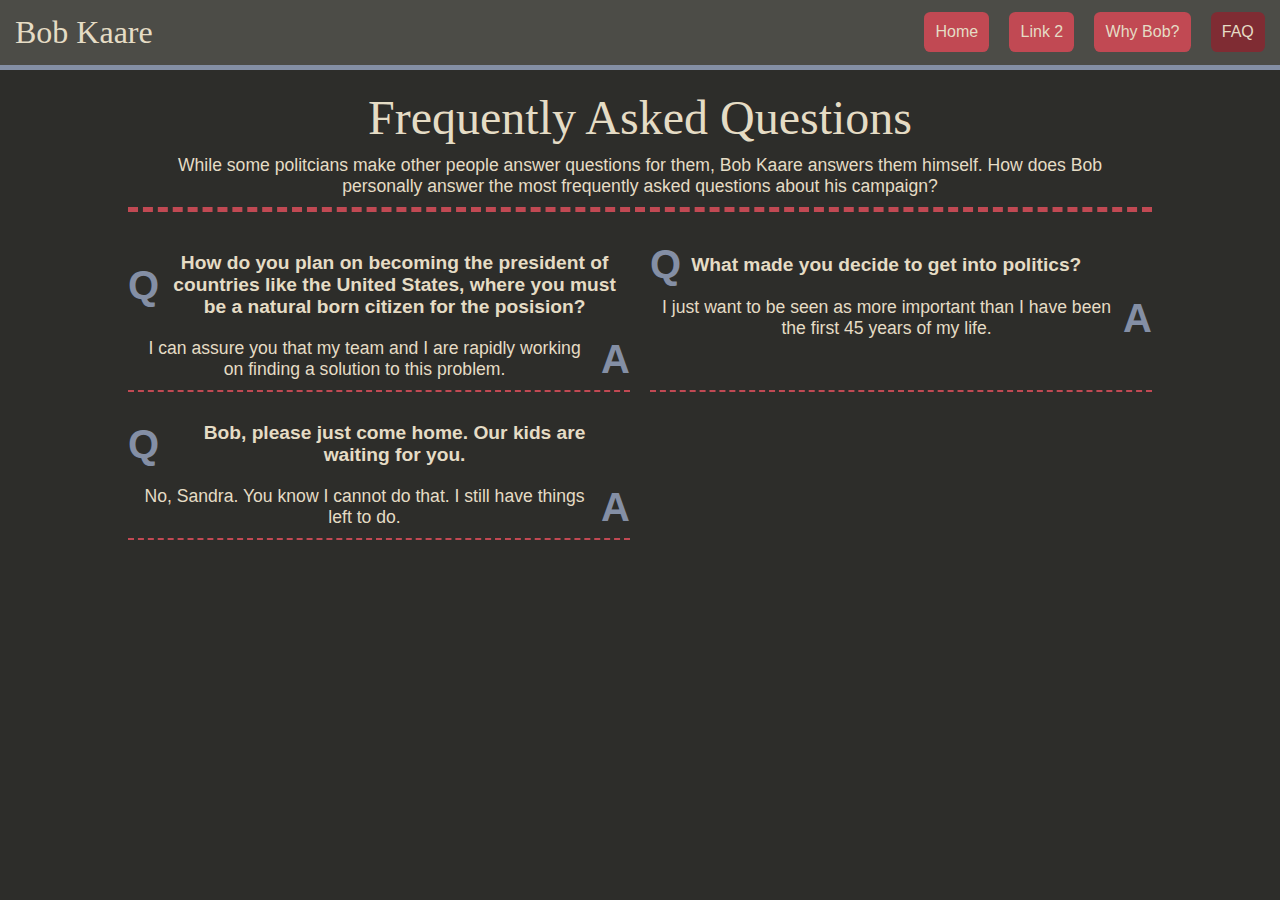
==== faq/index.html @ a825125b "FAQ page" ====
<!DOCTYPE html>
<html lang="en">
<head>
    <meta charset="UTF-8">
    <meta name="viewport" content="width=device-width, initial-scale=1.0">
    <link rel="stylesheet" href="../styles.css">
    <title>FAQ</title>
</head>
<body>
    <header class="pageheader">
        <div>
            <h1 class="headertitle">Bob Kaare</h1>
        </div>
        <nav >
            <ul class="headernav">
                <li><a href="/">Home</a></li>
                <li><a href="#">Link 2</a></li>
                <li><a href="/whybob/">Why Bob?</a></li>
                <li><a href="/faq/" class="current">FAQ</a></li>
            </ul>
        </nav>
    </header>

    <button onclick="openSidebar()" class="openbtn">&#9776;</button>
    <aside class="sidebar">
        <button onclick="closeSidebar()" class="closebtn">&times</button>
        <h1 class="headertitle">Bob Kaare</h1>
        <nav >
            <ul class="headernav">
                <li><a href="/">Home</a></li>
                <li><a href="#">Link 2</a></li>
                <li><a href="/whybob/">Why Bob?</a></li>
                <li><a href="/faq/" class="current">FAQ</a></li>
            </ul>
        </nav>
    </aside>

    <main>
        <div class="pagetitle">
            <h1>Frequently Asked Questions</h1>
            <p>While some politcians make other people answer questions for them, Bob Kaare answers them himself.
                How does Bob personally answer the most frequently asked questions about his campaign?
            </p>
        </div>

        <div class="responsivegrid">
            <div class="qna">
                <div class="q">
                    <div>Q</div>
                    <p>How do you plan on becoming the president of countries like the United States,
                        where you must be a natural born citizen for the posision?
                    </p>
                </div>
                <div class="a">
                    <p>I can assure you that my team and I are rapidly working on finding a solution
                        to this problem. 
                    </p>
                    <div>A</div>
                </div>
            </div>
            <div class="qna">
                <div class="q">
                    <div>Q</div>
                    <p>
                        What made you decide to get into politics?
                    </p>
                </div>
                <div class="a">
                    <p>
                        I just want to be seen as more important than I have been the first 45 
                        years of my life.
                    </p>
                    <div>
                        A
                    </div>
                </div>
            </div>
            <div class="qna">
                <div class="q">
                    <div>
                        Q
                    </div>
                    <p>
                        Bob, please just come home. Our kids are waiting for you. 
                    </p>
                </div>
                <div class="a">
                    <p>No, Sandra. You know I cannot do that. I still have things left to do.</p>
                    <div>
                        A
                    </div>
                </div>
            </div>
        </div>
    </main>

    <script src="../scripts.js"></script>
</body>
</html>
---- styles.css ----
/*Styling som gjelder alt ------------------------------------------*/

/*Fjerner automatisk padding/margin på alt. Fjerner rammen rundt siden, i tilleg til rundt andre elementer*/
* {
    padding: 0;
    margin: 0;
    box-sizing: border-box; /*Inkluderer padding osv i bredden på alt*/
}

/*Generell styling-------------------------------------------------*/

body {
    background-color: #2D2D2A;
    font-family: 'Gill Sans', 'Gill Sans MT', Calibri, 'Trebuchet MS', sans-serif;
}


/*Fjerner underlinja fra linker*/
a {
    text-decoration: none;
}

h1 {
    text-align: center;
    font-family: Georgia, 'Times New Roman', Times, serif;
    font-weight: normal;
    color: #E5DCC5;
}

p {
    font-family: sans-serif;
}

/*header ----------------------------------------*/

.pageheader {
    background-color: #4C4C47; ;
    height: 70px;
    width: 100%;
    display: flex; 
    position: fixed; /*Headeren er stuck på toppen*/
    flex-direction: row; /*Tingene i headeren er på samme rad*/
    justify-content: space-between; /*Tingene i headeren er så langt unna hverandre som mulig*/
    align-items: center;
    padding: 0 15px;
    border-bottom: 5px solid #848FA5;
}

/*Linkene i navbaren i headeren skal være tett intill hverandre på samme rad*/
.headernav {
    display: flex;
    flex-direction: row;
    justify-content: space-around;
    gap: 20px;
}

.headernav a {
    background-color: #c14953;
    color: #E5DCC5;
    padding: 0.7rem; 
    border-radius: 0.4rem; 
}

.headernav a:hover {
    background-color: #7f2c33;
}

/*Annet farge på linkene med klassen current*/
a.current {
    cursor: default;
    background-color: #7f2c33;
}

/*Fjerner dotten fra tingene i listen*/
.headernav li {
    list-style: none;
}


/*Sidebar-------------------------------------*/
.openbtn {
    display: none;
    background: none;
    border: none;
    margin: 5px;
    font-size: 1.7rem;
    color: #E5DCC5;
    position: fixed;
    cursor: pointer;
}

.sidebar {
    background-color: #4C4C47;
    height: 100vh;
    z-index: 999; /*Er over de andre tingene på siden*/
    overflow-x: hidden; 
    position: fixed;
    transition: 0.5s; /*Når stylingen endres ser man overgangen i 0.5 sekunder*/
    width: 0; /*Har ingen bredde til å begynne med*/
}

.closebtn {
    background: none;
    border: none;
    color: #E5DCC5;
    font-size: 2rem;
    padding: 5px;
    position: absolute; /*Er alltid på det samme stedet i sidebaren*/
    right: 0;
    cursor: pointer;
}



/*Hovedinnhold -------------------------------*/

main {
    width: 80vw;
    margin: auto;
    padding-top: 90px;
    color: #E5DCC5;
    
}

main h1 {
    font-size: 3rem;
}

.pagetitle {
    border-bottom: 5px #c14953 dashed ;
    padding: 0px 30px 0px 30px;
}

main p {
    text-align: center;
    color: #E5DCC5;
    margin: 10px;
    font-size: 1.1rem;
}

.split {
    display: flex; 
    flex-wrap: wrap; 
    gap: 20px; 
    justify-content: space-between; 
    align-items: center;
    margin: 20px; 
}

.split > div {
    flex: 1 1 400px;
    display: flex;
    justify-content: center; 
    align-items: center;
    flex-direction: column;
}

.split .bigger {
    flex: 3 1 550px; 
}

.split img {
    width: 90%; 
    border-radius: 20px;
    border: #848FA5 5px solid;
    margin: auto;
}

main li {
    list-style-type: lower-roman;
    color: #E5DCC5;
    font-size: 1.2rem;
    padding: 10px;
    margin-left: 30px;
}


/*Tabeller -------------------------------*/

table {
    border-collapse: collapse;/*Fjerner mellomrommet imellom rutene i tabellen*/
    color: #E5DCC5;
    font-size: 0.9rem;
}

th {
    background-color: #848FA5;
    color: #2D2D2A;
}

th, td {
    border: #000000 2px solid;
    padding: 3px;
}

tr{
    background-color: #444441;
}


/*Annenhver av radene i tabellen har en annen farge*/
tr:nth-child(even){
    background-color: #2D2D2A;
}

/*Den første ruta i hver rad er rød, om ikke annet blir spesifisert*/
td:first-child {
    background-color: #7f2c33;
}

tfoot td:first-child{
    background-color: #848FA5;
    color: #2D2D2A;
    font-size: 0.9rem;
}


/*Responsiv gridfelt -----------------------------------------*/

.responsivegrid {
    display: grid;
    grid-template-columns: repeat(auto-fit, minmax(350px, 1fr));
    justify-items: center;
    margin-top: 30px;
    gap: 20px;
}

/*FAQ----*/

.qna {
    display: flex;
    flex-direction: column;
    width: 100%;
    border-bottom: 2px dashed #c14953;
}

.q {
    align-self: flex-start;
    font-weight: bold;
    display: flex;
    align-items: center;
}

.q p {
    font-size: 1.2rem;
}

.a {
    align-self: flex-end;
    display: flex;
    align-items: center;
}

.q > div, .a > div {
    font-size: 2.5rem;
    font-weight: bold;
    color: #848FA5;
}

/*Responsivtet -----------------------------*/

/*For små skjermer*/
@media (max-width: 640px) {
    .pageheader {
        display: none; /*skjul headeren*/
    }

    .openbtn {
        display: block; /*Vis åpne knappen*/
    }

    .headernav {
        padding: 20px;
        flex-direction: column;
        align-items: center;
        gap: 40px;
    }

    .headernav a {
        padding: 10px 20px;
        display: block;
        width: 250px;
        text-align: center;
    }

    .headertitle {
        padding-top: 10px;
        width: 100%;
        text-align: center;
        overflow-x: hidden;
        white-space: nowrap;
    }

    main h1 {
        font-size: 2.1rem;
    }

    main {
        width: 100vw;
        padding-top: 20px;
    }

    .split {
        margin: 20px;
    }

    .qna {
        width: 90%;
    }

}
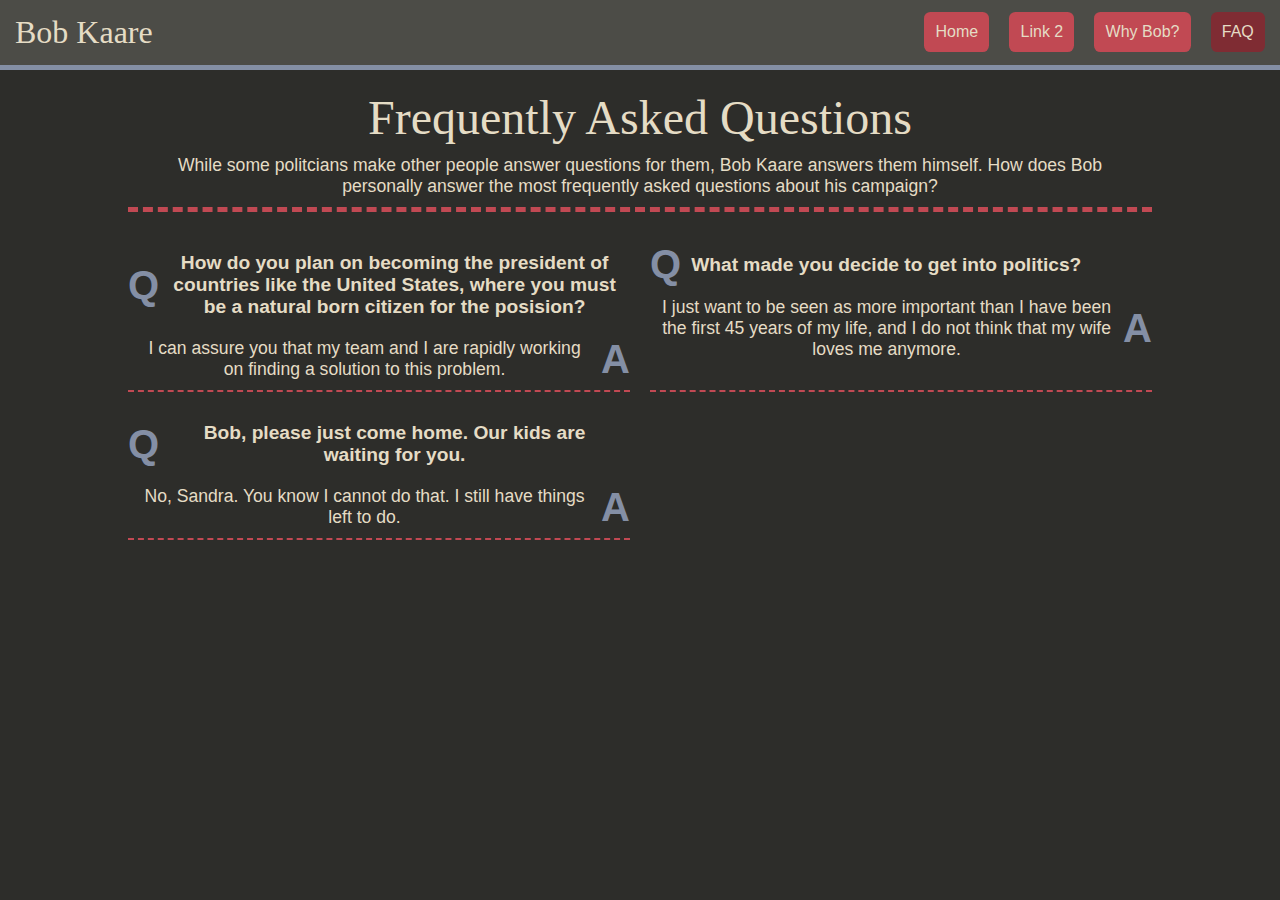
==== commit accbf341: "Update index.html" ====
--- a/faq/index.html
+++ b/faq/index.html
@@ -68,7 +68,7 @@
                 <div class="a">
                     <p>
                         I just want to be seen as more important than I have been the first 45 
-                        years of my life.
+                        years of my life, and I do not think that my wife loves me anymore. 
                     </p>
                     <div>
                         A
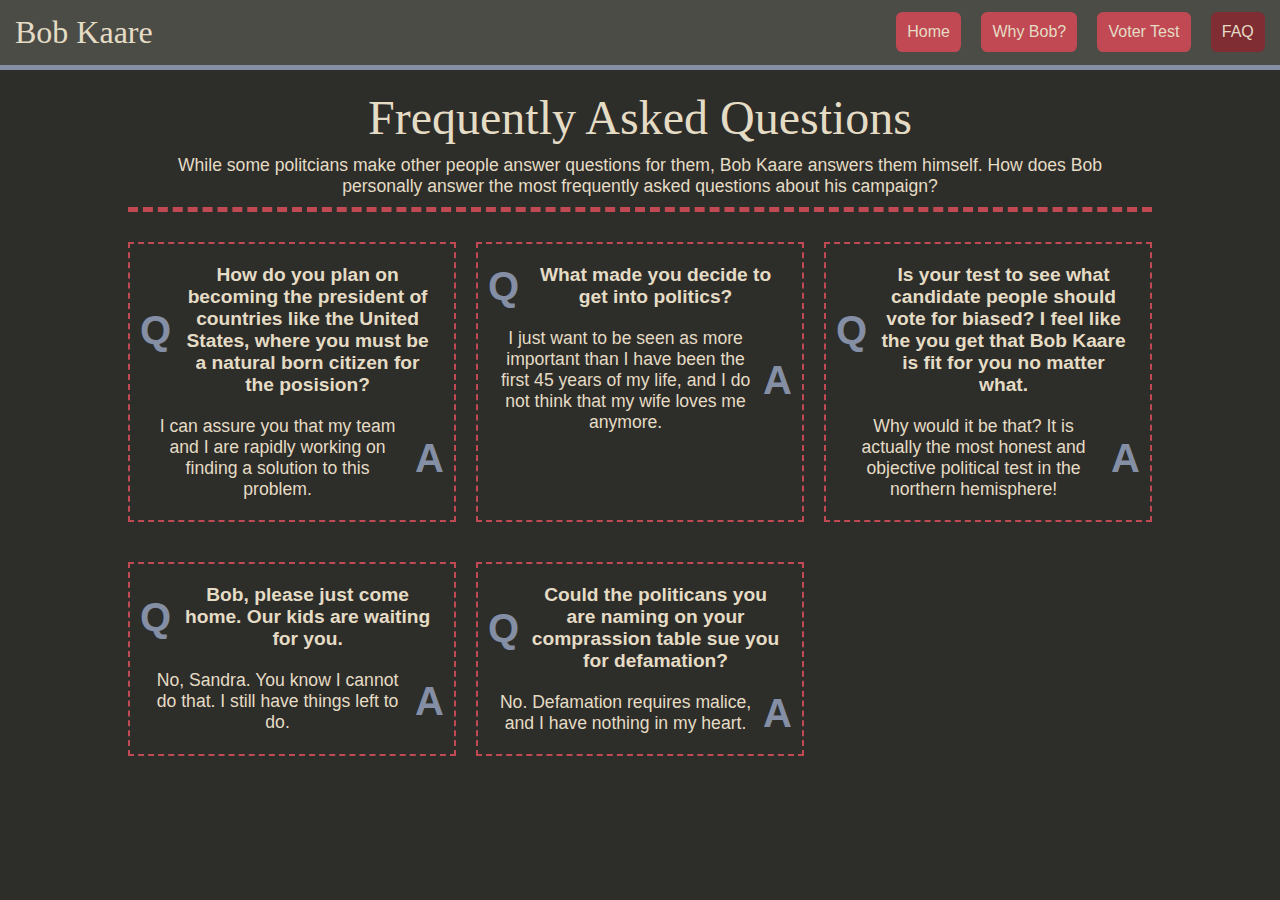
==== commit 40244b69: "wwww" ====
--- a/faq/index.html
+++ b/faq/index.html
@@ -14,8 +14,8 @@
         <nav >
             <ul class="headernav">
                 <li><a href="/">Home</a></li>
-                <li><a href="#">Link 2</a></li>
                 <li><a href="/whybob/">Why Bob?</a></li>
+                <li><a href="/votertest/">Voter Test</a></li>
                 <li><a href="/faq/" class="current">FAQ</a></li>
             </ul>
         </nav>
@@ -28,8 +28,8 @@
         <nav >
             <ul class="headernav">
                 <li><a href="/">Home</a></li>
-                <li><a href="#">Link 2</a></li>
                 <li><a href="/whybob/">Why Bob?</a></li>
+                <li><a href="/votertest/">Voter Test</a></li>
                 <li><a href="/faq/" class="current">FAQ</a></li>
             </ul>
         </nav>
@@ -44,6 +44,7 @@
         </div>
 
         <div class="responsivegrid">
+
             <div class="qna">
                 <div class="q">
                     <div>Q</div>
@@ -58,6 +59,7 @@
                     <div>A</div>
                 </div>
             </div>
+
             <div class="qna">
                 <div class="q">
                     <div>Q</div>
@@ -75,6 +77,27 @@
                     </div>
                 </div>
             </div>
+
+            <div class="qna">
+                <div class="q">
+                    <div>
+                        Q
+                    </div>
+                    <p>
+                        Is your test to see what candidate people should vote for biased? I feel like the 
+                        you get that Bob Kaare is fit for you no matter what.
+                </div>
+                <div class="a">
+                    <p>
+                        Why would it be that? It is actually the most honest and objective political 
+                        test in the northern hemisphere!
+                    </p>
+                    <div>
+                        A
+                    </div>
+                </div>
+            </div>
+
             <div class="qna">
                 <div class="q">
                     <div>
@@ -91,6 +114,24 @@
                     </div>
                 </div>
             </div>
+
+            <div class="qna">
+                <div class="q">
+                    <div>
+                        Q
+                    </div>
+                    <p>
+                        Could the politicans you are naming on your comprassion table sue you for defamation?
+                    </p>
+                </div>
+                <div class="a">
+                    <p>No. Defamation requires malice, and I have nothing in my heart.</p>
+                    <div>
+                        A
+                    </div>
+                </div>
+            </div>
+            
         </div>
     </main>
 
--- a/styles.css
+++ b/styles.css
@@ -7,7 +7,6 @@
     margin: 0;
     box-sizing: border-box; /*Inkluderer padding osv i bredden på alt*/
 }
-
 /*Generell styling-------------------------------------------------*/
 
 body {
@@ -220,7 +219,7 @@
 
 .responsivegrid {
     display: grid;
-    grid-template-columns: repeat(auto-fit, minmax(350px, 1fr));
+    grid-template-columns: repeat(auto-fit, minmax(320px, 1fr));
     justify-items: center;
     margin-top: 30px;
     gap: 20px;
@@ -232,7 +231,9 @@
     display: flex;
     flex-direction: column;
     width: 100%;
-    border-bottom: 2px dashed #c14953;
+    border: 2px dashed #c14953;
+    margin-bottom: 20px;
+    padding: 10px;
 }
 
 .q {
@@ -256,6 +257,74 @@
     font-size: 2.5rem;
     font-weight: bold;
     color: #848FA5;
+}
+
+/*Test ------------------------------------------*/
+#startQuiz {
+    display: flex;
+    justify-content: center;
+}
+
+#quizbutton {
+    border: none;
+    border-radius: 5px;
+    padding: 20px;
+    font-size: 1.5rem;
+    background-color: #848FA5;
+    margin: 20px;
+    cursor: pointer;
+}
+
+.testquestion {
+    display: flex;
+    flex-direction: column;
+    align-items: center;
+    gap: 20px;
+    width: 100%;
+}
+
+.testquestion h2 {
+    font-size: 1.5rem;
+    text-align: center; 
+    padding: 20px 20px 0 20px;
+}
+
+.testalternatives {
+    display: flex;
+    flex-direction: row;
+    justify-content: space-around;
+    width: 100% ;
+}
+
+.alternative  {
+    border: none;
+    background-color: #848FA5;
+    border-radius: 20px;
+    font-size: 1.1rem;
+    padding: 1rem;
+    width: 30%;
+    cursor: pointer;
+}
+
+#navigateQuiz {
+    display: flex;
+    justify-content: space-between;
+    margin: 20px;
+}
+
+#previous, #next {
+    visibility: hidden;
+    background-color: #c14953;
+    color: #E5DCC5;
+    padding: 5px;
+    font-size: 1.1rem;
+    border: none;
+    border-radius: 5px;
+    cursor: pointer;
+}
+
+#previous:hover, #next:hover {
+    background-color: #7f2c33;
 }
 
 /*Responsivtet -----------------------------*/
@@ -309,5 +378,15 @@
         width: 90%;
     }
 
-}
-
+    .testalternatives {
+        flex-direction: column;
+        align-items: center;
+        gap: 20px;
+    }
+
+    .alternative {
+        width: 90%;
+    }
+
+}
+
